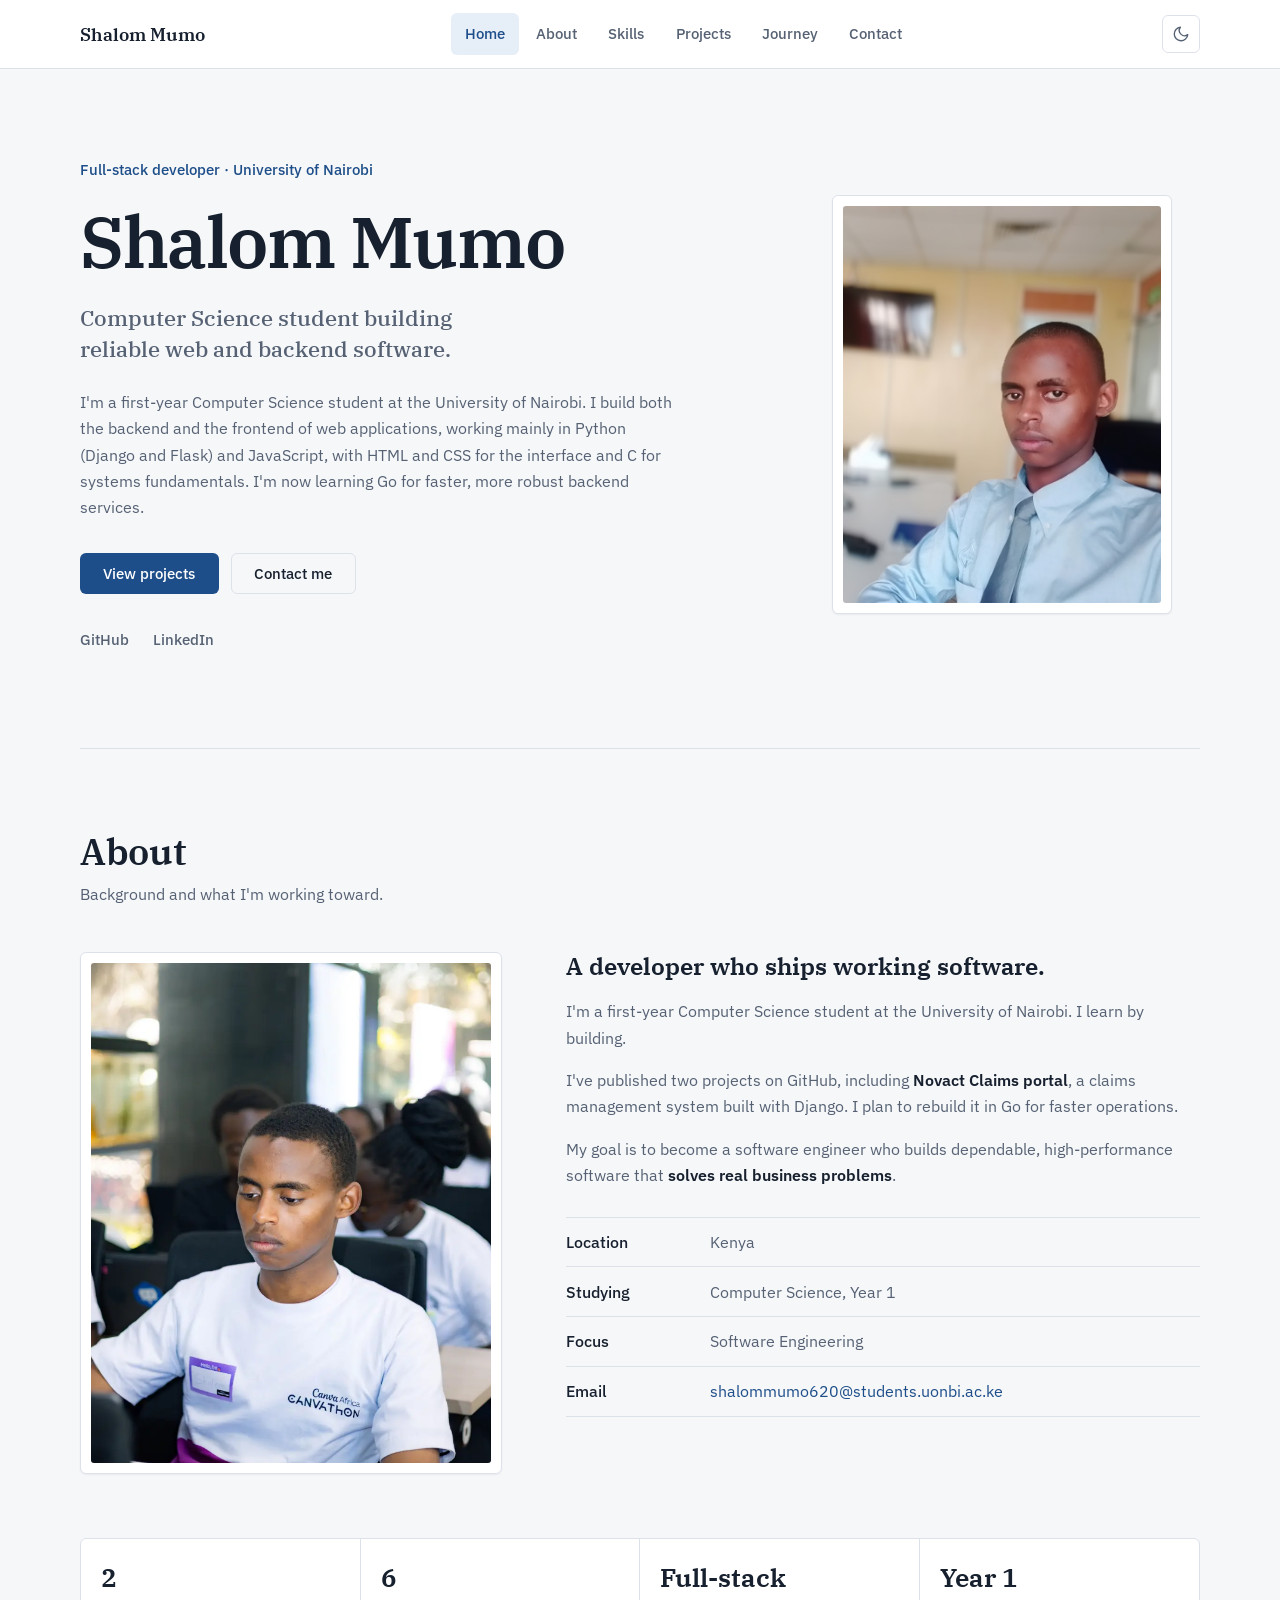
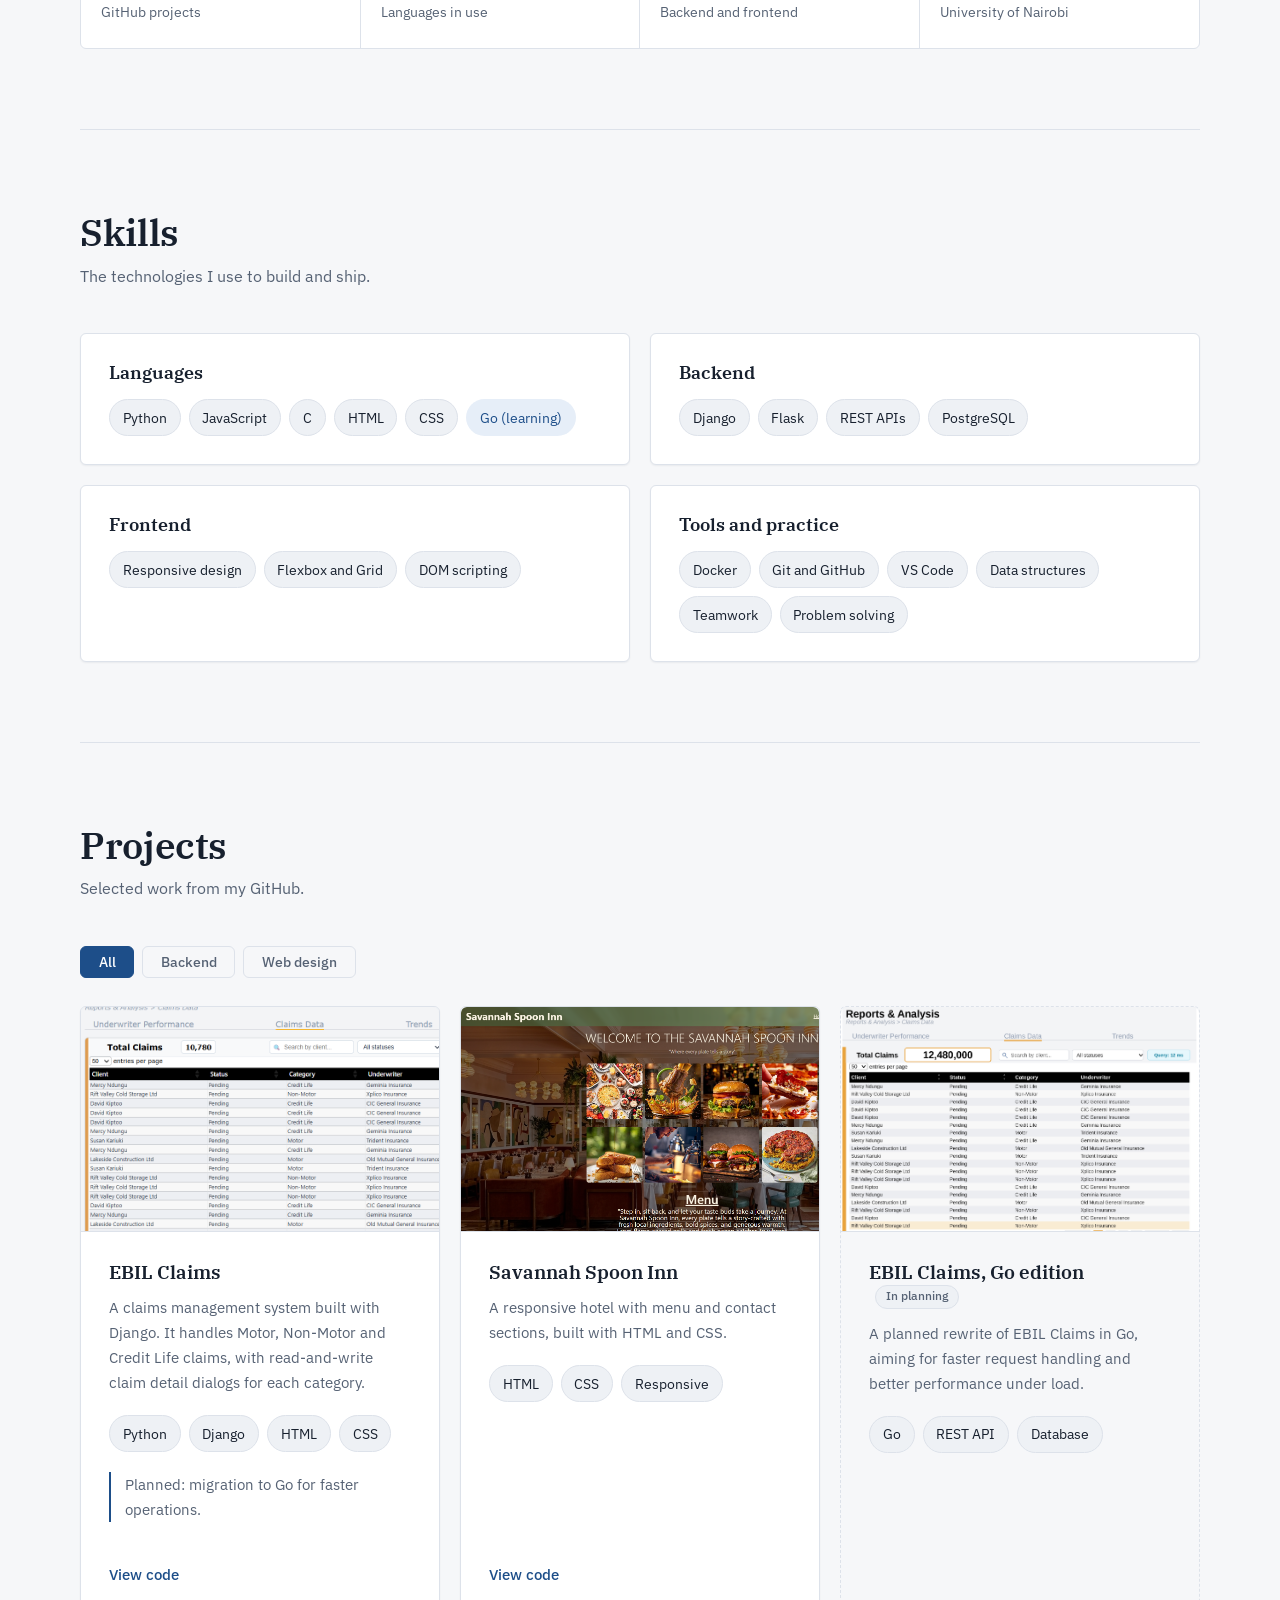
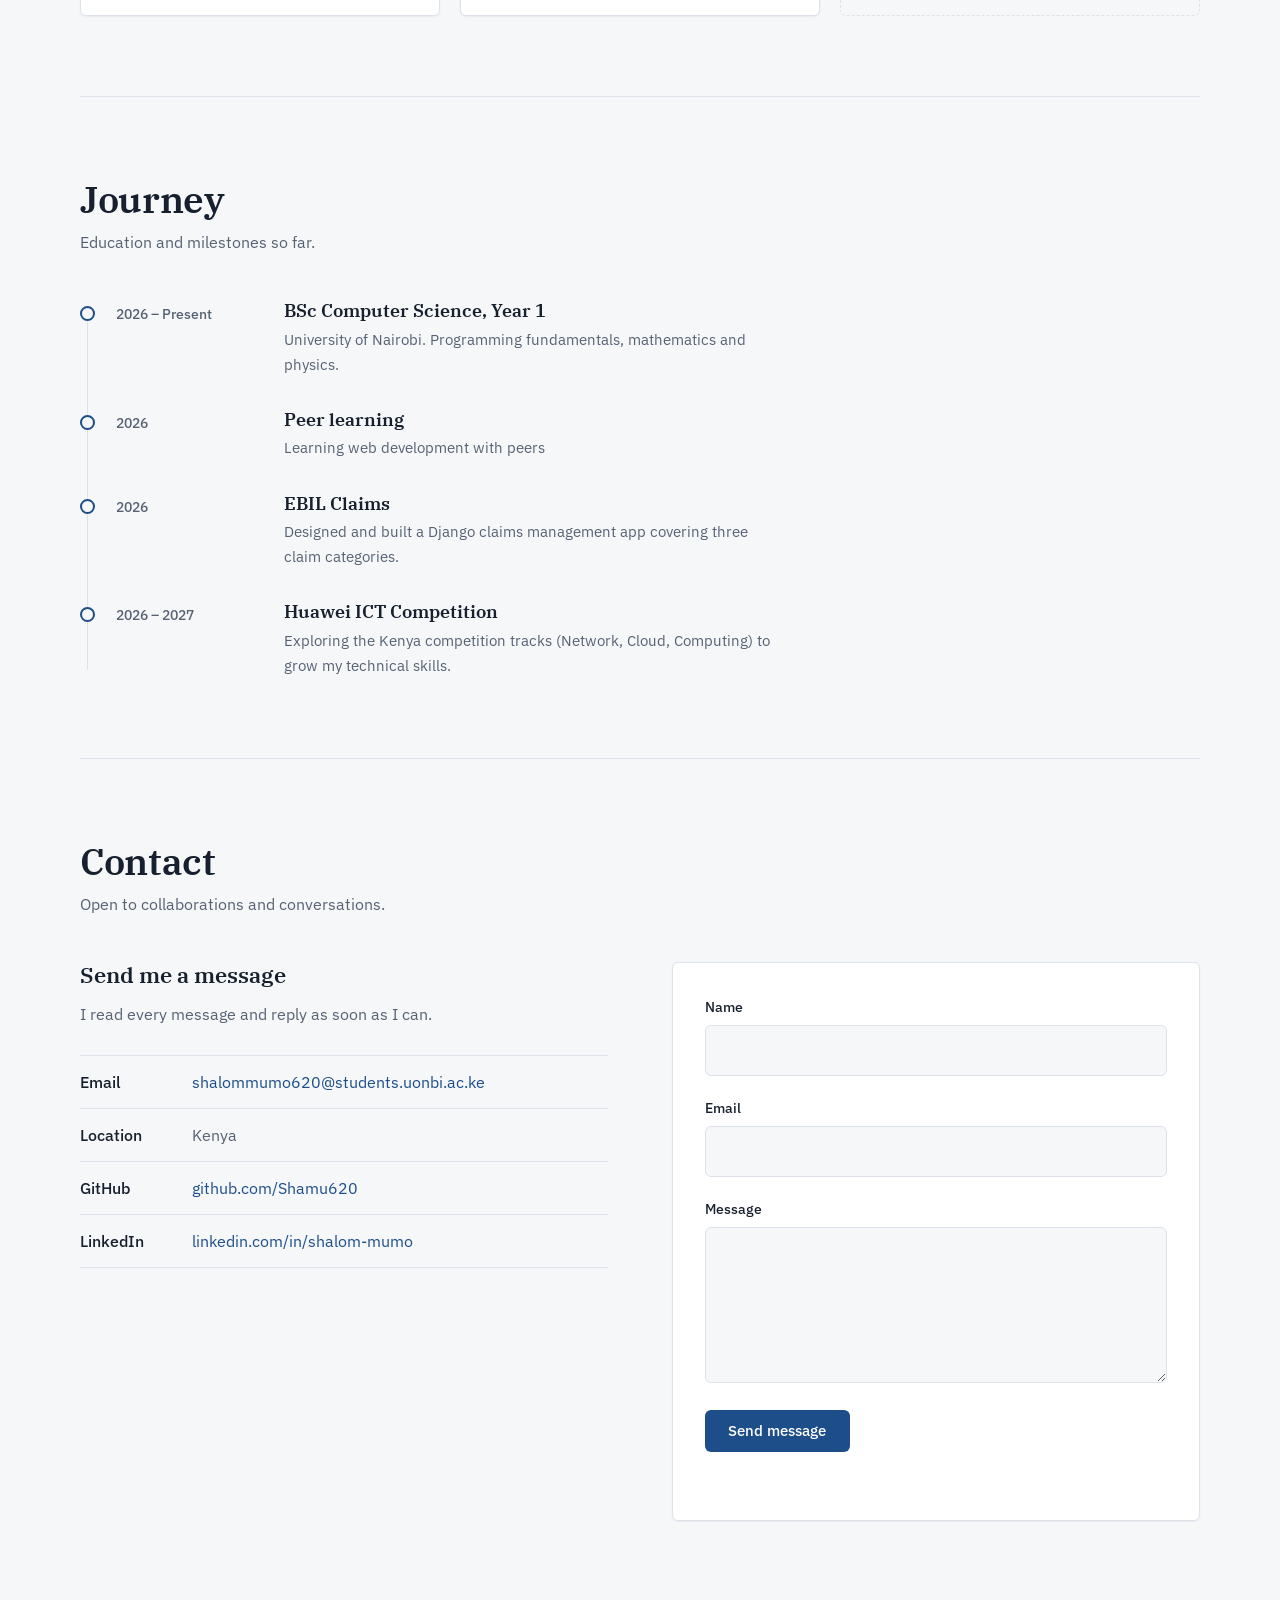
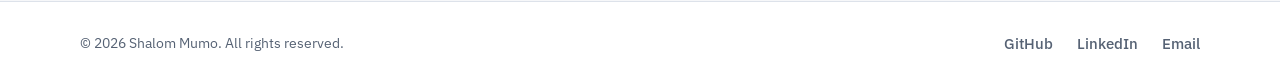
==== templates/landing_page.html @ f47243be "organised the file structure" ====
<!DOCTYPE html>
<html lang="en" data-theme="light">
<head>
  <meta charset="UTF-8">
  <meta name="viewport" content="width=device-width, initial-scale=1.0">
  <meta name="description" content="Shalom Mumo, full-stack developer and first-year Computer Science student at the University of Nairobi. Python, JavaScript, C and Go.">
  <link rel="icon" type="image/svg+xml" href="data:image/svg+xml,%3Csvg%20xmlns='http://www.w3.org/2000/svg'%20viewBox='0%200%2064%2064'%3E%3Crect%20width='64'%20height='64'%20rx='12'%20fill='%231d4e89'/%3E%3Ctext%20x='32'%20y='43'%20text-anchor='middle'%20font-family='IBM%20Plex%20Serif,Georgia,Times%20New%20Roman,serif'%20font-size='30'%20font-weight='700'%20letter-spacing='-1'%20fill='white'%3ESM%3C/text%3E%3C/svg%3E">
  <title>Shalom Mumo | Full-Stack Developer</title>

  <link rel="preconnect" href="https://fonts.googleapis.com">
  <link rel="preconnect" href="https://fonts.gstatic.com" crossorigin>
  <link href="https://fonts.googleapis.com/css2?family=IBM+Plex+Sans:wght@400;500;600&family=IBM+Plex+Serif:wght@500;600&display=swap" rel="stylesheet">
  <link rel="stylesheet" href="/static/css/landing_page.css">
</head>
<body>

  <a class="skip-link" href="#main">Skip to content</a>

  <!-- ============ HEADER ============ -->
  <header class="site-header" id="header">
    <nav class="nav container" aria-label="Primary">
      <a href="#home" class="logo">Shalom Mumo</a>

      <ul class="nav-links" id="navLinks">
        <li><a href="#home" class="active">Home</a></li>
        <li><a href="#about">About</a></li>
        <li><a href="#skills">Skills</a></li>
        <li><a href="#projects">Projects</a></li>
        <li><a href="#journey">Journey</a></li>
        <li><a href="#contact">Contact</a></li>
      </ul>

      <div class="nav-actions">
        <button class="theme-toggle" id="themeToggle" type="button" aria-label="Switch between light and dark theme">
          <svg class="icon-moon" viewBox="0 0 24 24" width="18" height="18" fill="none" stroke="currentColor" stroke-width="1.8" stroke-linecap="round" stroke-linejoin="round" aria-hidden="true"><path d="M21 12.8A9 9 0 1 1 11.2 3a7 7 0 0 0 9.8 9.8z"/></svg>
          <svg class="icon-sun" viewBox="0 0 24 24" width="18" height="18" fill="none" stroke="currentColor" stroke-width="1.8" stroke-linecap="round" stroke-linejoin="round" aria-hidden="true"><circle cx="12" cy="12" r="4"/><path d="M12 2v2M12 20v2M4.9 4.9l1.4 1.4M17.7 17.7l1.4 1.4M2 12h2M20 12h2M4.9 19.1l1.4-1.4M17.7 6.3l1.4-1.4"/></svg>
        </button>
        <button class="menu-toggle" id="menuToggle" type="button" aria-label="Open menu" aria-expanded="false" aria-controls="navLinks">
          <span></span><span></span><span></span>
        </button>
      </div>
    </nav>
  </header>

  <main id="main">

    <!-- ============ HOME ============ -->
    <section id="home" class="hero container">
      <div class="hero-text">
        <p class="hero-kicker">Full-stack developer &middot; University of Nairobi</p>
        <h1 class="hero-name">Shalom Mumo</h1>
        <p class="hero-role">Computer Science student building reliable web and backend software.</p>
        <p class="hero-bio">
          I'm a first-year Computer Science student at the University of Nairobi. I build both the
          backend and the frontend of web applications, working mainly in Python (Django and Flask) and JavaScript,
          with HTML and CSS for the interface and C for systems fundamentals. I'm now learning Go
          for faster, more robust backend services.
        </p>

        <div class="hero-buttons">
          <a href="#projects" class="btn btn-primary">View projects</a>
          <a href="#contact" class="btn btn-outline">Contact me</a>
        </div>

        <ul class="socials" aria-label="Profiles">
          <li><a href="https://github.com/Shamu620/" target="_blank" rel="noopener">GitHub</a></li>
          <li><a href="https://www.linkedin.com/in/shalom-mumo-5810943a2/" target="_blank" rel="noopener">LinkedIn</a></li>
        </ul>
      </div>

      <div class="hero-visual">
        <figure class="portrait">
            <img src="/static/images/official_img.jpg" alt="Portrait of Shalom Mumo">
        </figure>
      </div>
    </section>

    <!-- ============ ABOUT ============ -->
    <section id="about" class="section container">
      <div class="section-head">
        <h2>About</h2>
        <p>Background and what I'm working toward.</p>
      </div>

      <div class="about-grid">
        <figure class="about-image">
          <img src="/static/images/shalom_at_canvathon.png" alt="Shalom Mumo at Canvathon">
        </figure>

        <div class="about-text">
          <h3>A developer who ships working software.</h3>
          <p>
            I'm a first-year Computer Science student at the University of Nairobi. I learn by
            building.
          </p>
          <p>
            I've published two projects on GitHub, including <strong>Novact Claims portal</strong>, a claims
            management system built with Django. I plan to rebuild it in Go for faster operations.
          </p>
          <p>
            My goal is to become a software engineer who builds dependable, high-performance
            software that <strong>solves real business problems</strong>.
          </p>

          <dl class="info-list">
            <div><dt>Location</dt><dd>Kenya</dd></div>
            <div><dt>Studying</dt><dd>Computer Science, Year 1</dd></div>
            <div><dt>Focus</dt><dd>Software Engineering</dd></div>
            <div><dt>Email</dt><dd><a href="href=https://mail.google.com/mail/?view=cm&fs=1&to=shalommmumo620%40students.uonbi.ac.ke" target="_blank" rel="noopener noreferrer">shalommumo620@students.uonbi.ac.ke</a></dd></div>
          </dl>

        </div>
      </div>

      <div class="stats">
        <div class="stat"><strong>2</strong><span>GitHub projects</span></div>
        <div class="stat"><strong>6</strong><span>Languages in use</span></div>
        <div class="stat"><strong>Full-stack</strong><span>Backend and frontend</span></div>
        <div class="stat"><strong>Year 1</strong><span>University of Nairobi</span></div>
      </div>
    </section>

    <!-- ============ SKILLS ============ -->
    <section id="skills" class="section container">
      <div class="section-head">
        <h2>Skills</h2>
        <p>The technologies I use to build and ship.</p>
      </div>

      <div class="skills-grid">
        <div class="skill-card">
          <h3>Languages</h3>
          <ul class="chips">
            <li>Python</li>
            <li>JavaScript</li>
            <li>C</li>
            <li>HTML</li>
            <li>CSS</li>
            <li class="chip-learning">Go (learning)</li>
          </ul>
        </div>

        <div class="skill-card">
          <h3>Backend</h3>
          <ul class="chips">
            <li>Django</li>
            <li>Flask</li>
            <li>REST APIs</li>
            <li>PostgreSQL</li>
          </ul>
        </div>

        <div class="skill-card">
          <h3>Frontend</h3>
          <ul class="chips">
            <li>Responsive design</li>
            <li>Flexbox and Grid</li>
            <li>DOM scripting</li>
          </ul>
        </div>

        <div class="skill-card">
          <h3>Tools and practice</h3>
          <ul class="chips">
            <li>Docker</li>
            <li>Git and GitHub</li>
            <li>VS Code</li>
            <li>Data structures</li>
            <li>Teamwork</li>
            <li>Problem solving</li>
          </ul>
        </div>
      </div>
    </section>

    <!-- ============ PROJECTS ============ -->
    <section id="projects" class="section container">
      <div class="section-head">
        <h2>Projects</h2>
        <p>Selected work from my GitHub.</p>
      </div>

      <div class="filters" id="filters" role="group" aria-label="Filter projects">
        <button class="filter active" type="button" data-filter="all">All</button>
        <button class="filter" type="button" data-filter="backend">Backend</button>
        <button class="filter" type="button" data-filter="web">Web design</button>
      </div>

      <div class="projects-grid" id="projectsGrid">

        <article class="project-card" data-category="backend">
          <div class="project-img">
            <img src="/static/images/novact_claims_dashboard.png" alt="Novact Claims dashboard screenshot">
          </div>
          <div class="project-body">
            <h3>EBIL Claims</h3>
            <p>
              A claims management system built with Django. It handles Motor, Non-Motor and
              Credit Life claims, with read-and-write claim detail dialogs for each category.
            </p>
            <ul class="tags"><li>Python</li><li>Django</li><li>HTML</li><li>CSS</li></ul>
            <p class="planned">Planned: migration to Go for faster operations.</p>
            <div class="project-links">
              <a href="https://github.com/Shamu620/Claims_portal" target="_blank" rel="noopener noreferer">View code</a>
            </div>
          </div>
        </article>

        <article class="project-card" data-category="web">
          <div class="project-img">
            <img src="/static/images/savannah_spoon_inn.png" alt="Savannah Spoon Inn homepage screenshot">
          </div>
          <div class="project-body">
            <h3>Savannah Spoon Inn</h3>
            <p>
              A responsive hotel with menu and contact sections,
              built with HTML and CSS.
            </p>
            <ul class="tags"><li>HTML</li><li>CSS</li><li>Responsive</li></ul>
            <div class="project-links">
              <a href="https://github.com/Shamu620/Savannah_spoon_inn" target="_blank" rel="noopener noreferer">View code</a>
            </div>
          </div>
        </article>

        <article class="project-card upcoming" data-category="backend">
          <div class="project-img">
            <img src="/static/images/future_novact_claims_go.png" alt="Planned Go architecture diagram or mockup">
          </div>
          <div class="project-body">
            <h3>EBIL Claims, Go edition <span class="status">In planning</span></h3>
            <p>
              A planned rewrite of EBIL Claims in Go, aiming for faster request handling and
              better performance under load.
            </p>
            <ul class="tags"><li>Go</li><li>REST API</li><li>Database</li></ul>
          </div>
        </article>
      </div>
    </section>

    <!-- ============ JOURNEY ============ -->
    <section id="journey" class="section container">
      <div class="section-head">
        <h2>Journey</h2>
        <p>Education and milestones so far.</p>
      </div>

      <ol class="timeline">
        <li class="t-item">
          <span class="t-date">2026 &ndash; Present</span>
          <div class="t-card">
            <h3>BSc Computer Science, Year 1</h3>
            <p>University of Nairobi. Programming fundamentals, mathematics and physics.</p>
          </div>
        </li>
        <li class="t-item">
          <span class="t-date">2026</span>
          <div class="t-card">
            <h3>Peer learning</h3>
            <p>Learning web development with peers</p>
          </div>
        </li>
        <li class="t-item">
          <span class="t-date">2026</span>
          <div class="t-card">
            <h3>EBIL Claims</h3>
            <p>Designed and built a Django claims management app covering three claim categories.</p>
          </div>
        </li>
        <li class="t-item">
          <span class="t-date">2026 &ndash; 2027</span>
          <div class="t-card">
            <h3>Huawei ICT Competition</h3>
            <p>Exploring the Kenya competition tracks (Network, Cloud, Computing) to grow my technical skills.</p>
          </div>
        </li>
      </ol>
    </section>

    <!-- ============ CONTACT ============ -->
    <section id="contact" class="section container">
      <div class="section-head">
        <h2>Contact</h2>
        <p>Open to collaborations and conversations.</p>
      </div>

      <div class="contact-grid">
        <div class="contact-info">
          <h3>Send me a message</h3>
          <p>I read every message and reply as soon as I can.</p>

          <ul>
            <li><span>Email</span><a href="https://mail.google.com/mail/?view=cm&fs=1&to=shalommmumo620%40students.uonbi.ac.ke" target="_blank" rel="noopener noreferrer">shalommumo620@students.uonbi.ac.ke</a></li>
            <li><span>Location</span>Kenya</li>
            <li><span>GitHub</span><a href="https://github.com/Shamu620/" target="_blank" rel="noopener">github.com/Shamu620</a></li>
            <li><span>LinkedIn</span><a href="https://www.linkedin.com/in/shalom-mumo-5810943a2/" target="_blank" rel="noopener">linkedin.com/in/shalom-mumo</a></li>
          </ul>
        </div>

        <!-- Opens the visitor's email app with the message filled in -->
        <form class="contact-form" id="contactForm">
          <div class="field">
            <label for="name">Name</label>
            <input type="text" id="name" autocomplete="name" required>
          </div>
          <div class="field">
            <label for="email">Email</label>
            <input type="email" id="email" autocomplete="email" required>
          </div>
          <div class="field">
            <label for="message">Message</label>
            <textarea id="message" rows="5" required></textarea>
          </div>
          <button type="submit" class="btn btn-primary">Send message</button>
          <p class="form-note" id="formNote" role="status"></p>
        </form>
      </div>
    </section>

  </main>

  <!-- ============ FOOTER ============ -->
  <footer class="footer">
    <div class="container footer-inner">
      <p>&copy; <span id="year"></span> Shalom Mumo. All rights reserved.</p>
      <ul class="socials">
        <li><a href="https://github.com/Shamu620/" target="_blank" rel="noopener">GitHub</a></li>
        <li><a href="https://www.linkedin.com/in/shalom-mumo-5810943a2/" target="_blank" rel="noopener">LinkedIn</a></li>
        <li><a href="https://mail.google.com/mail/?view=cm&fs=1&to=shalommmumo620%40students.uonbi.ac.ke" target="_blank" rel="noopener noreferrer">Email</a></li>
      </ul>
    </div>
  </footer>

  <button class="to-top" id="toTop" type="button" aria-label="Back to top">&uarr;</button>

  <script src="/static/js/landing_page.js"></script>
</body>
</html>
---- static/css/landing_page.css ----
:root {
    --bg: #f6f7f9;
    --surface: #ffffff;
    --surface-alt: #eef1f5;
    --text: #17202e;
    --muted: #566274;
    --border: #dde2ea;
    --accent: #1d4e89;
    --accent-hover: #163c6b;
    --accent-soft: #e6eef8;
    --on-accent: #ffffff;
    --shadow: 0 1px 2px rgba(15, 30, 51, 0.06);

    --font-body:
        "IBM Plex Sans", system-ui, -apple-system, "Segoe UI", Roboto,
        sans-serif;
    --font-head: "IBM Plex Serif", Georgia, "Times New Roman", serif;

    --radius: 6px;
    --header-h: 68px;
    --max: 1120px;
}

:root[data-theme="dark"] {
    --bg: #0f1722;
    --surface: #162131;
    --surface-alt: #1b2839;
    --text: #e8ecf2;
    --muted: #9aa7b8;
    --border: #26364b;
    --accent: #7aa7e0;
    --accent-hover: #9cbcec;
    --accent-soft: #1d2f47;
    --on-accent: #0f1722;
    --shadow: none;
}

/* ---------- Base ---------- */
*,
*::before,
*::after {
    box-sizing: border-box;
}

html {
    scroll-behavior: smooth;
    scroll-padding-top: calc(var(--header-h) + 12px);
}

body {
    margin: 0;
    font-family: var(--font-body);
    font-size: 1rem;
    line-height: 1.65;
    color: var(--text);
    background: var(--bg);
    -webkit-font-smoothing: antialiased;
}

img {
    display: block;
    max-width: 100%;
    height: auto;
}
a {
    color: var(--accent);
    text-decoration: none;
}
a:hover {
    color: var(--accent-hover);
    text-decoration: underline;
    text-underline-offset: 3px;
}
ul,
ol,
dl {
    margin: 0;
    padding: 0;
    list-style: none;
}
h1,
h2,
h3,
p,
figure,
dd {
    margin: 0;
}

h1,
h2,
h3 {
    font-family: var(--font-head);
    font-weight: 600;
    line-height: 1.2;
    color: var(--text);
}

:focus-visible {
    outline: 2px solid var(--accent);
    outline-offset: 3px;
    border-radius: 3px;
}

.container {
    width: min(100% - 2.5rem, var(--max));
    margin-inline: auto;
}

.skip-link {
    position: absolute;
    left: 1rem;
    top: -4rem;
    z-index: 200;
    background: var(--accent);
    color: var(--on-accent);
    padding: 0.6rem 1rem;
    border-radius: var(--radius);
}
.skip-link:focus {
    top: 1rem;
    color: var(--on-accent);
}

/* ---------- Buttons ---------- */
.btn {
    display: inline-flex;
    align-items: center;
    justify-content: center;
    padding: 0.75rem 1.4rem;
    font: 500 0.95rem/1 var(--font-body);
    border-radius: var(--radius);
    border: 1px solid transparent;
    cursor: pointer;
    transition:
        background-color 0.2s,
        color 0.2s,
        border-color 0.2s;
}
.btn:hover {
    text-decoration: none;
}
.btn-primary {
    background: var(--accent);
    color: var(--on-accent);
}
.btn-primary:hover {
    background: var(--accent-hover);
    color: var(--on-accent);
}
.btn-outline {
    background: transparent;
    color: var(--text);
    border-color: var(--border);
}
.btn-outline:hover {
    border-color: var(--accent);
    color: var(--accent);
}

/* ---------- Header ---------- */
.site-header {
    position: sticky;
    top: 0;
    z-index: 100;
    background: var(--surface);
    border-bottom: 1px solid var(--border);
}
.nav {
    height: var(--header-h);
    display: flex;
    align-items: center;
    justify-content: space-between;
    gap: 1.5rem;
}
.logo {
    font-family: var(--font-head);
    font-weight: 600;
    font-size: 1.15rem;
    color: var(--text);
}
.logo:hover {
    color: var(--text);
    text-decoration: none;
}

.nav-links {
    display: flex;
    gap: 0.25rem;
}
.nav-links a {
    display: block;
    padding: 0.5rem 0.85rem;
    font-size: 0.95rem;
    font-weight: 500;
    color: var(--muted);
    border-radius: var(--radius);
    transition:
        color 0.2s,
        background-color 0.2s;
}
.nav-links a:hover {
    color: var(--text);
    background: var(--surface-alt);
    text-decoration: none;
}
.nav-links a.active {
    color: var(--accent);
    background: var(--accent-soft);
}

.nav-actions {
    display: flex;
    align-items: center;
    gap: 0.5rem;
}

.theme-toggle {
    display: grid;
    place-items: center;
    width: 38px;
    height: 38px;
    background: transparent;
    color: var(--muted);
    border: 1px solid var(--border);
    border-radius: var(--radius);
    cursor: pointer;
    transition:
        color 0.2s,
        border-color 0.2s;
}
.theme-toggle:hover {
    color: var(--accent);
    border-color: var(--accent);
}
.icon-sun {
    display: none;
}
:root[data-theme="dark"] .icon-sun {
    display: block;
}
:root[data-theme="dark"] .icon-moon {
    display: none;
}

.menu-toggle {
    display: none;
    flex-direction: column;
    justify-content: center;
    gap: 5px;
    width: 38px;
    height: 38px;
    padding: 0 9px;
    background: transparent;
    border: 1px solid var(--border);
    border-radius: var(--radius);
    cursor: pointer;
}
.menu-toggle span {
    display: block;
    height: 2px;
    background: var(--text);
    border-radius: 2px;
}

/* ---------- Hero ---------- */
.hero {
    display: grid;
    grid-template-columns: 1.25fr 0.75fr;
    align-items: center;
    gap: 4rem;
    padding-block: 5.5rem 6rem;
}
.hero-kicker {
    font-size: 0.95rem;
    font-weight: 500;
    color: var(--accent);
    margin-bottom: 1rem;
}
.hero-name {
    font-size: clamp(2.8rem, 6vw, 4.5rem);
    letter-spacing: -0.02em;
    margin-bottom: 1.1rem;
}
.hero-role {
    font-family: var(--font-head);
    font-size: clamp(1.15rem, 2vw, 1.4rem);
    font-weight: 500;
    color: var(--muted);
    max-width: 30ch;
    margin-bottom: 1.5rem;
    line-height: 1.4;
}
.hero-bio {
    max-width: 60ch;
    color: var(--muted);
    margin-bottom: 2rem;
}
.hero-buttons {
    display: flex;
    flex-wrap: wrap;
    gap: 0.75rem;
    margin-bottom: 2rem;
}

.socials {
    display: flex;
    gap: 1.5rem;
}
.socials a {
    font-size: 0.95rem;
    font-weight: 500;
    color: var(--muted);
}
.socials a:hover {
    color: var(--accent);
}

.portrait {
    width: min(100%, 340px);
    margin-inline: auto;
    border: 1px solid var(--border);
    border-radius: var(--radius);
    background: var(--surface);
    padding: 10px;
    box-shadow: var(--shadow);
}
.portrait img {
    width: 100%;
    aspect-ratio: 4 / 5;
    object-fit: cover;
    border-radius: 3px;
}

/* ---------- Sections ---------- */
.section {
    padding-block: 5rem;
    border-top: 1px solid var(--border);
}

.section-head {
    margin-bottom: 2.75rem;
    max-width: 60ch;
}
.section-head h2 {
    font-size: clamp(1.8rem, 3.5vw, 2.3rem);
    margin-bottom: 0.5rem;
    letter-spacing: -0.01em;
}
.section-head p {
    color: var(--muted);
}

/* ---------- About ---------- */
.about-grid {
    display: grid;
    grid-template-columns: 0.8fr 1.2fr;
    gap: 4rem;
    align-items: start;
}
.about-image {
    border: 1px solid var(--border);
    border-radius: var(--radius);
    background: var(--surface);
    padding: 10px;
    box-shadow: var(--shadow);
}
.about-image img {
    width: 100%;
    aspect-ratio: 4 / 5;
    object-fit: cover;
    border-radius: 3px;
}

.about-text h3 {
    font-size: 1.5rem;
    margin-bottom: 1.1rem;
}
.about-text p {
    color: var(--muted);
    margin-bottom: 1rem;
    max-width: 62ch;
}
.about-text strong {
    color: var(--text);
    font-weight: 600;
}

.info-list {
    margin: 1.75rem 0;
    border-top: 1px solid var(--border);
}
.info-list div {
    display: grid;
    grid-template-columns: 8rem 1fr;
    gap: 1rem;
    padding: 0.7rem 0;
    border-bottom: 1px solid var(--border);
}
.info-list dt {
    font-weight: 500;
    color: var(--text);
}
.info-list dd {
    color: var(--muted);
}

.stats {
    display: grid;
    grid-template-columns: repeat(4, 1fr);
    margin-top: 4rem;
    background: var(--surface);
    border: 1px solid var(--border);
    border-radius: var(--radius);
}
.stat {
    padding: 1.5rem 1.25rem;
    border-right: 1px solid var(--border);
}
.stat:last-child {
    border-right: 0;
}
.stat strong {
    display: block;
    font-family: var(--font-head);
    font-size: 1.6rem;
    font-weight: 600;
    line-height: 1.2;
    margin-bottom: 0.25rem;
}
.stat span {
    font-size: 0.9rem;
    color: var(--muted);
}

/* ---------- Image placeholders (swap for real <img> later) ---------- */
.img-placeholder {
    display: flex;
    flex-direction: column;
    align-items: center;
    justify-content: center;
    gap: 0.35rem;
    width: 100%;
    padding: 1rem;
    text-align: center;
    color: var(--muted);
    background: var(--surface-alt);
    border: 1px dashed var(--border);
    border-radius: 3px;
}
.img-placeholder strong {
    font-size: 0.9rem;
    font-weight: 500;
    color: var(--text);
    max-width: 26ch;
    line-height: 1.35;
}
.img-placeholder small {
    font-size: 0.8rem;
}
.ph-portrait {
    aspect-ratio: 4 / 5;
}

.project-img {
    border-bottom: 1px solid var(--border);
    background: var(--surface-alt);
}
.project-img img,
.project-img .img-placeholder {
    width: 100%;
    aspect-ratio: 16 / 10;
    object-fit: cover;
    border: 0;
    border-radius: var(--radius) var(--radius) 0 0;
}

/* ---------- Skills ---------- */
.skills-grid {
    display: grid;
    grid-template-columns: repeat(2, 1fr);
    gap: 1.25rem;
}
.skill-card {
    background: var(--surface);
    border: 1px solid var(--border);
    border-radius: var(--radius);
    padding: 1.75rem;
    box-shadow: var(--shadow);
}
.skill-card h3 {
    font-size: 1.1rem;
    margin-bottom: 1rem;
}

.chips,
.tags {
    display: flex;
    flex-wrap: wrap;
    gap: 0.5rem;
}
.chips li,
.tags li {
    padding: 0.35rem 0.8rem;
    font-size: 0.9rem;
    color: var(--text);
    background: var(--surface-alt);
    border: 1px solid var(--border);
    border-radius: 999px;
}
.chips li.chip-learning {
    background: var(--accent-soft);
    border-color: transparent;
    color: var(--accent);
}

/* ---------- Projects ---------- */
.filters {
    display: flex;
    flex-wrap: wrap;
    gap: 0.5rem;
    margin-bottom: 1.75rem;
}
.filter {
    padding: 0.5rem 1.1rem;
    font: 500 0.9rem/1 var(--font-body);
    color: var(--muted);
    background: transparent;
    border: 1px solid var(--border);
    border-radius: var(--radius);
    cursor: pointer;
    transition:
        color 0.2s,
        border-color 0.2s,
        background-color 0.2s;
}
.filter:hover {
    color: var(--text);
    border-color: var(--muted);
}
.filter.active {
    background: var(--accent);
    border-color: var(--accent);
    color: var(--on-accent);
}

.projects-grid {
    display: grid;
    grid-template-columns: repeat(3, 1fr);
    gap: 1.25rem;
}
.project-card {
    overflow: hidden;
    display: flex;
    flex-direction: column;
    background: var(--surface);
    border: 1px solid var(--border);
    border-radius: var(--radius);
    box-shadow: var(--shadow);
    transition: border-color 0.2s;
}
.project-card:hover {
    border-color: var(--accent);
}
.project-card.hidden {
    display: none;
}
.project-body {
    display: flex;
    flex-direction: column;
    flex: 1;
    padding: 1.75rem;
}
.project-body h3 {
    font-size: 1.2rem;
    margin-bottom: 0.75rem;
}
.project-body > p {
    color: var(--muted);
    font-size: 0.95rem;
    margin-bottom: 1.25rem;
}
.project-body .tags {
    margin-bottom: 1.25rem;
}
.planned {
    font-size: 0.9rem;
    color: var(--muted);
    padding-left: 0.85rem;
    border-left: 2px solid var(--accent);
}
.project-links {
    margin-top: auto;
    padding-top: 1.25rem;
    font-weight: 500;
    font-size: 0.95rem;
}
.project-card .planned + .project-links {
    padding-top: 1.25rem;
}

.status {
    display: inline-block;
    margin-left: 0.4rem;
    vertical-align: middle;
    padding: 0.15rem 0.6rem;
    font: 500 0.75rem/1.4 var(--font-body);
    color: var(--muted);
    background: var(--surface-alt);
    border: 1px solid var(--border);
    border-radius: 999px;
}
.upcoming {
    background: transparent;
    border-style: dashed;
    box-shadow: none;
}

/* ---------- Journey ---------- */
.timeline {
    position: relative;
    max-width: 760px;
}
.timeline::before {
    content: "";
    position: absolute;
    left: 7px;
    top: 8px;
    bottom: 8px;
    width: 1px;
    background: var(--border);
}
.t-item {
    position: relative;
    display: grid;
    grid-template-columns: 9rem 1fr;
    gap: 1.5rem;
    padding: 0 0 2rem 2.25rem;
}
.t-item:last-child {
    padding-bottom: 0;
}
.t-item::before {
    content: "";
    position: absolute;
    left: 0;
    top: 6px;
    width: 15px;
    height: 15px;
    border-radius: 50%;
    background: var(--bg);
    border: 2px solid var(--accent);
}
.t-date {
    font-size: 0.9rem;
    font-weight: 500;
    color: var(--muted);
    padding-top: 2px;
}
.t-card h3 {
    font-size: 1.1rem;
    margin-bottom: 0.35rem;
}
.t-card p {
    color: var(--muted);
    font-size: 0.95rem;
    max-width: 55ch;
}

/* ---------- Contact ---------- */
.contact-grid {
    display: grid;
    grid-template-columns: 1fr 1fr;
    gap: 4rem;
    align-items: start;
}
.contact-info h3 {
    font-size: 1.4rem;
    margin-bottom: 0.75rem;
}
.contact-info > p {
    color: var(--muted);
    margin-bottom: 1.75rem;
}
.contact-info ul {
    border-top: 1px solid var(--border);
}
.contact-info li {
    display: grid;
    grid-template-columns: 6rem 1fr;
    gap: 1rem;
    padding: 0.8rem 0;
    border-bottom: 1px solid var(--border);
    color: var(--muted);
}
.contact-info li span {
    font-weight: 500;
    color: var(--text);
}

.contact-form {
    background: var(--surface);
    border: 1px solid var(--border);
    border-radius: var(--radius);
    padding: 2rem;
    box-shadow: var(--shadow);
}
.field {
    margin-bottom: 1.25rem;
}
.field label {
    display: block;
    margin-bottom: 0.4rem;
    font-size: 0.9rem;
    font-weight: 500;
}
.field input,
.field textarea {
    width: 100%;
    padding: 0.7rem 0.85rem;
    font: inherit;
    color: var(--text);
    background: var(--bg);
    border: 1px solid var(--border);
    border-radius: var(--radius);
    transition: border-color 0.2s;
}
.field textarea {
    resize: vertical;
    min-height: 130px;
}
.field input:focus,
.field textarea:focus {
    outline: none;
    border-color: var(--accent);
    box-shadow: 0 0 0 3px var(--accent-soft);
}
.form-note {
    margin-top: 1rem;
    font-size: 0.9rem;
    color: var(--accent);
    min-height: 1.4em;
}

/* ---------- Footer ---------- */
.footer {
    border-top: 1px solid var(--border);
    background: var(--surface);
}
.footer-inner {
    display: flex;
    justify-content: space-between;
    align-items: center;
    flex-wrap: wrap;
    gap: 1rem;
    padding-block: 1.75rem;
}
.footer p {
    font-size: 0.9rem;
    color: var(--muted);
}

/* ---------- Back to top ---------- */
.to-top {
    position: fixed;
    right: 1.25rem;
    bottom: 1.25rem;
    z-index: 90;
    width: 42px;
    height: 42px;
    background: var(--surface);
    color: var(--text);
    border: 1px solid var(--border);
    border-radius: var(--radius);
    font-size: 1.1rem;
    cursor: pointer;
    box-shadow: var(--shadow);
    opacity: 0;
    visibility: hidden;
    transition:
        opacity 0.2s,
        visibility 0.2s,
        border-color 0.2s;
}
.to-top.show {
    opacity: 1;
    visibility: visible;
}
.to-top:hover {
    border-color: var(--accent);
    color: var(--accent);
}

/* ---------- Responsive ---------- */
@media (max-width: 960px) {
    .hero {
        grid-template-columns: 1fr;
        gap: 3rem;
        padding-block: 3.5rem 4rem;
    }
    .hero-visual {
        order: -1;
    }
    .portrait {
        width: min(100%, 260px);
        margin-inline: 0;
    }
    .about-grid,
    .contact-grid {
        grid-template-columns: 1fr;
        gap: 2.5rem;
    }
    .about-image {
        max-width: 320px;
    }
    .projects-grid {
        grid-template-columns: repeat(2, 1fr);
    }
    .stats {
        grid-template-columns: repeat(2, 1fr);
    }
    .stat:nth-child(2) {
        border-right: 0;
    }
    .stat:nth-child(-n + 2) {
        border-bottom: 1px solid var(--border);
    }
}

@media (max-width: 760px) {
    .menu-toggle {
        display: flex;
    }
    .nav-links {
        position: absolute;
        top: var(--header-h);
        left: 0;
        right: 0;
        flex-direction: column;
        gap: 0;
        background: var(--surface);
        border-bottom: 1px solid var(--border);
        padding: 0.5rem 1.25rem 1rem;
        display: none;
    }
    .nav-links.open {
        display: flex;
    }
    .nav-links a {
        padding: 0.75rem 0.5rem;
    }

    .section {
        padding-block: 3.5rem;
    }
    .skills-grid,
    .projects-grid {
        grid-template-columns: 1fr;
    }
    .t-item {
        grid-template-columns: 1fr;
        gap: 0.25rem;
    }
    .info-list div {
        grid-template-columns: 6.5rem 1fr;
    }
    .contact-form {
        padding: 1.5rem;
    }
}

@media (max-width: 480px) {
    .stats {
        grid-template-columns: 1fr;
    }
    .stat {
        border-right: 0;
        border-bottom: 1px solid var(--border);
    }
    .stat:last-child {
        border-bottom: 0;
    }
}

@media (prefers-reduced-motion: reduce) {
    html {
        scroll-behavior: auto;
    }
    * {
        transition: none !important;
    }
}
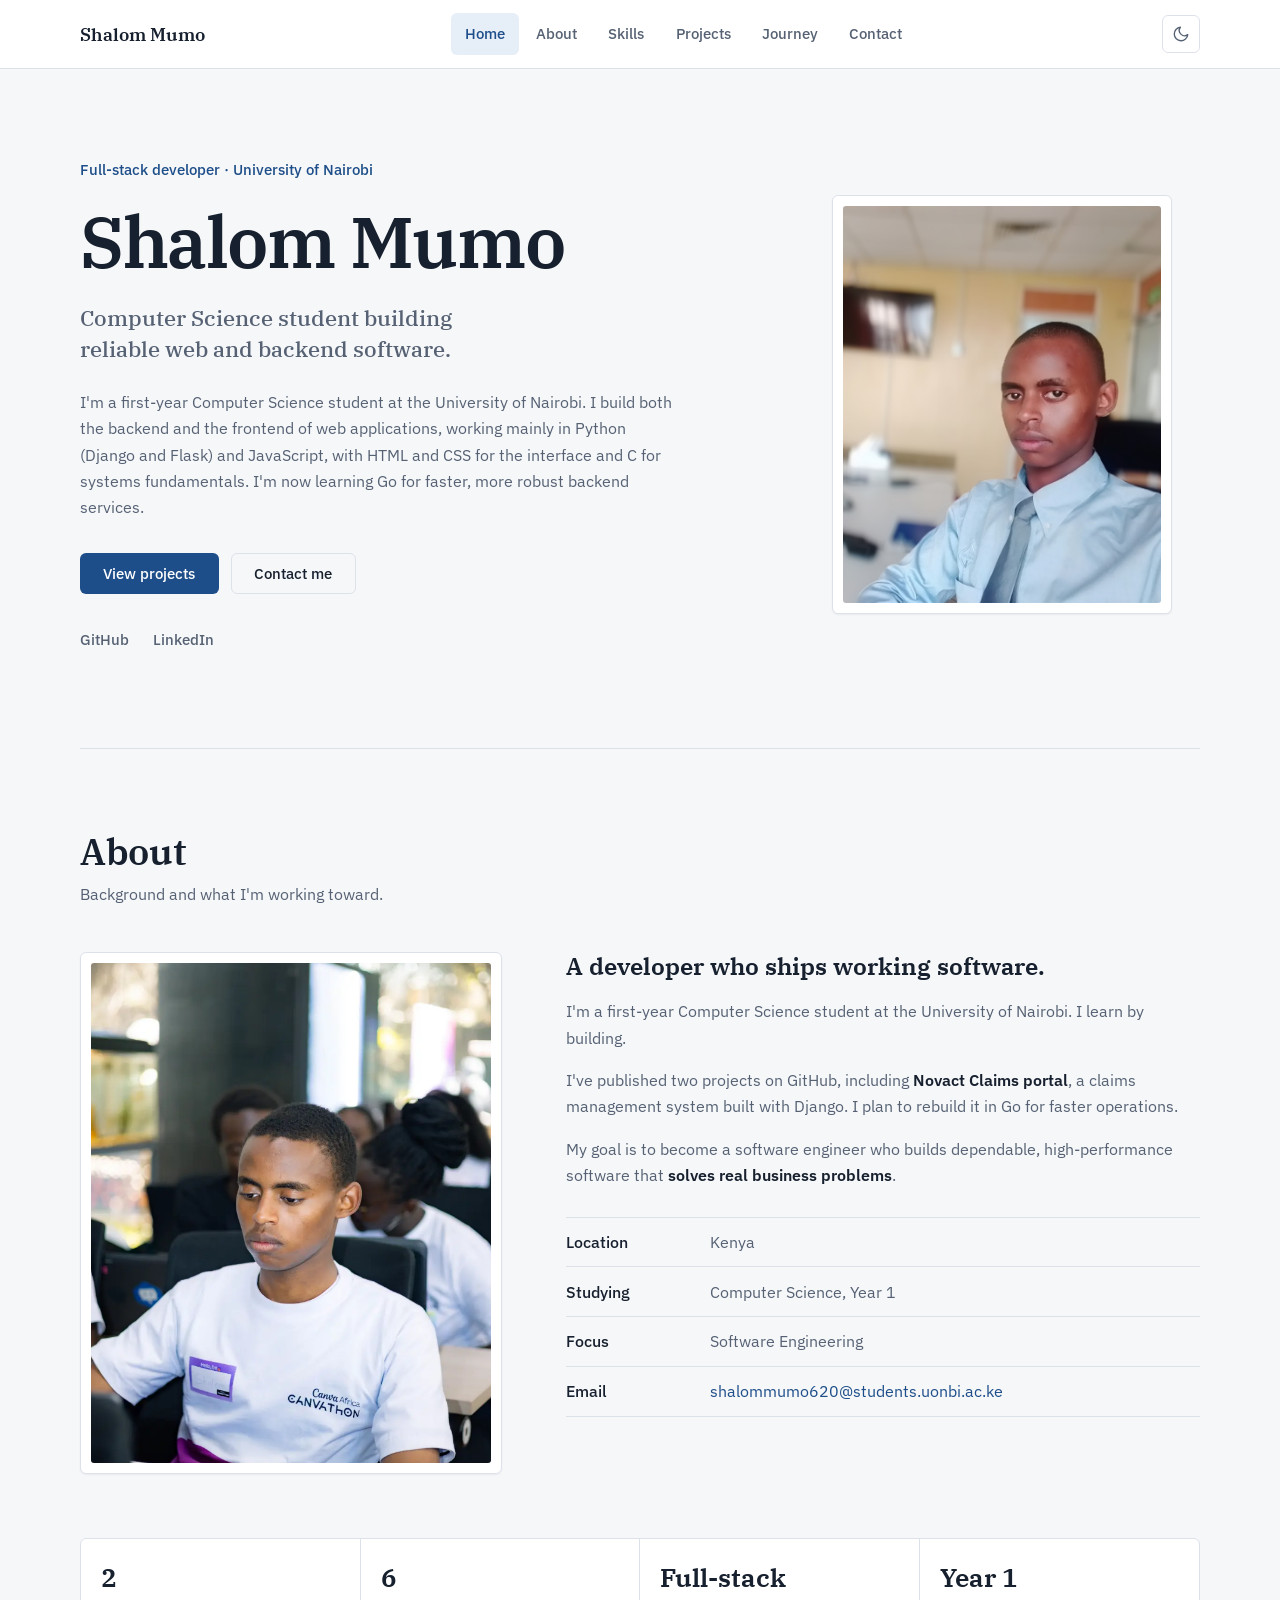
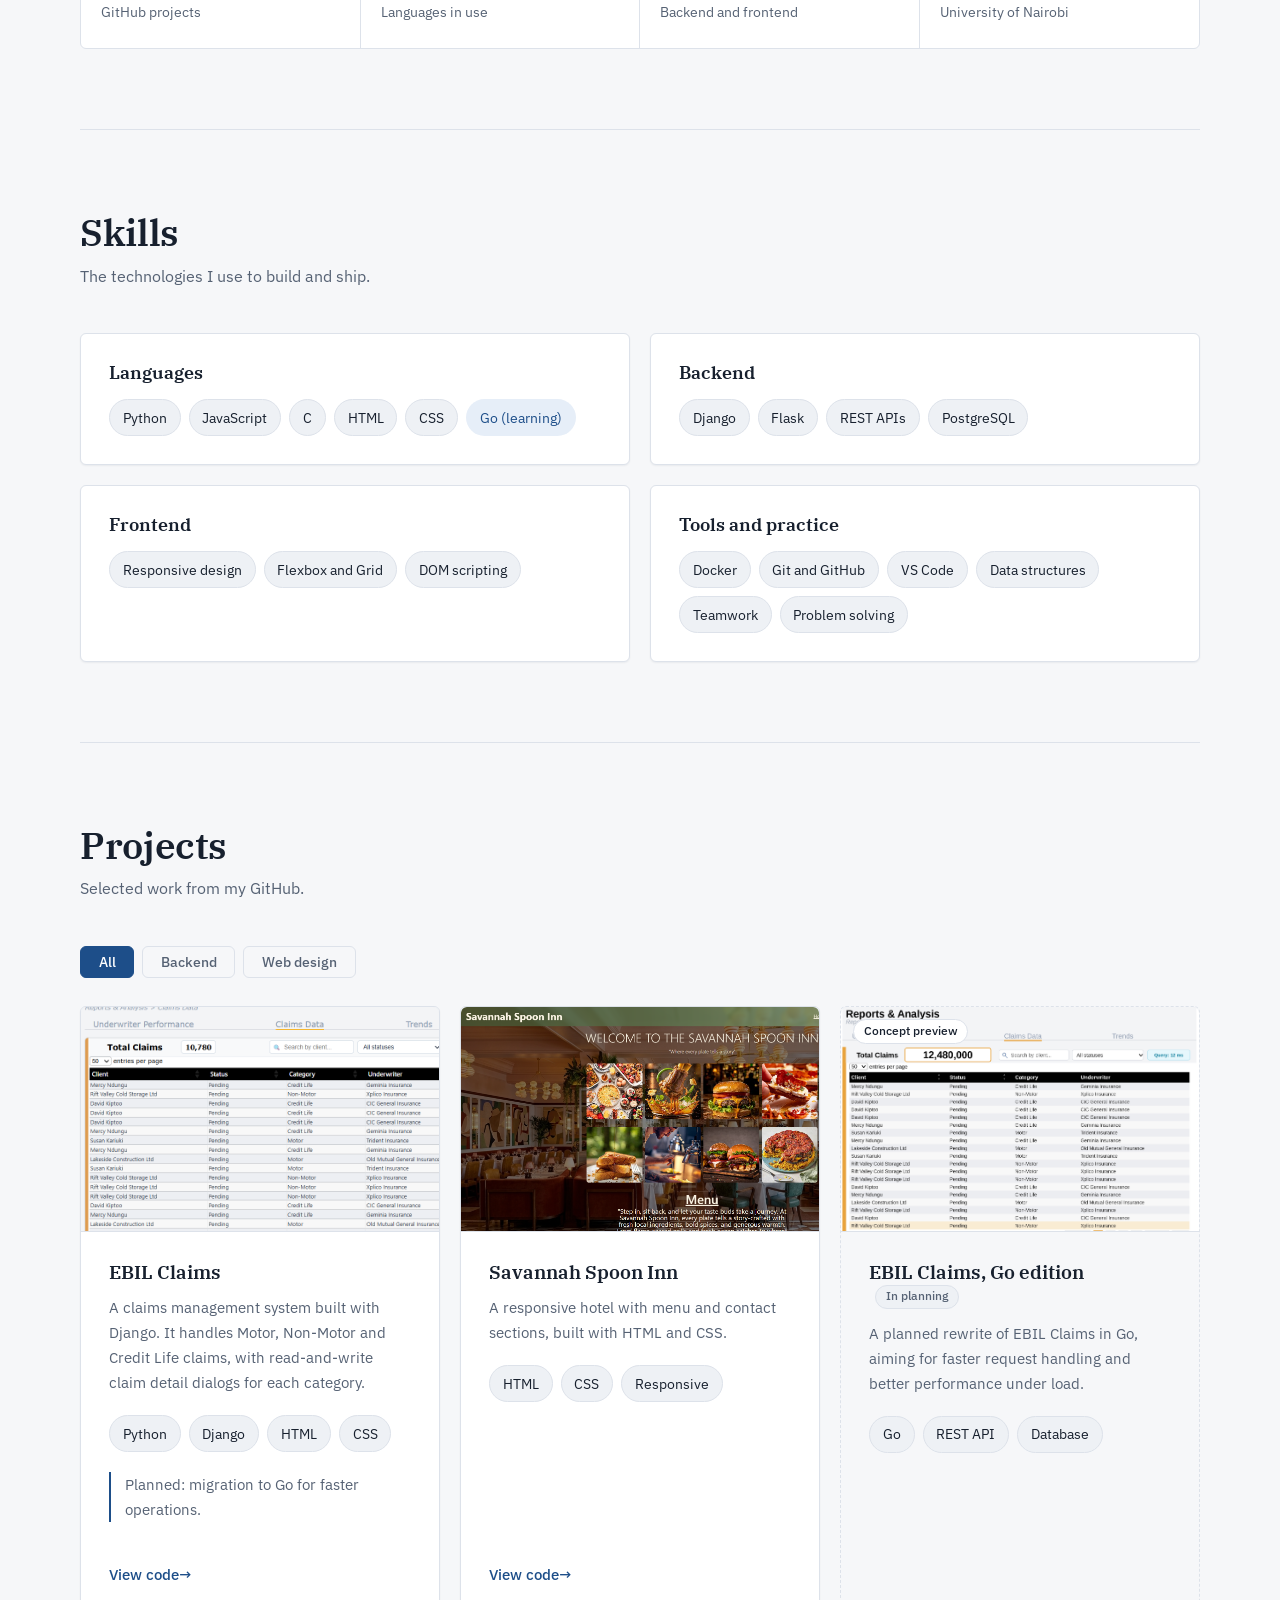
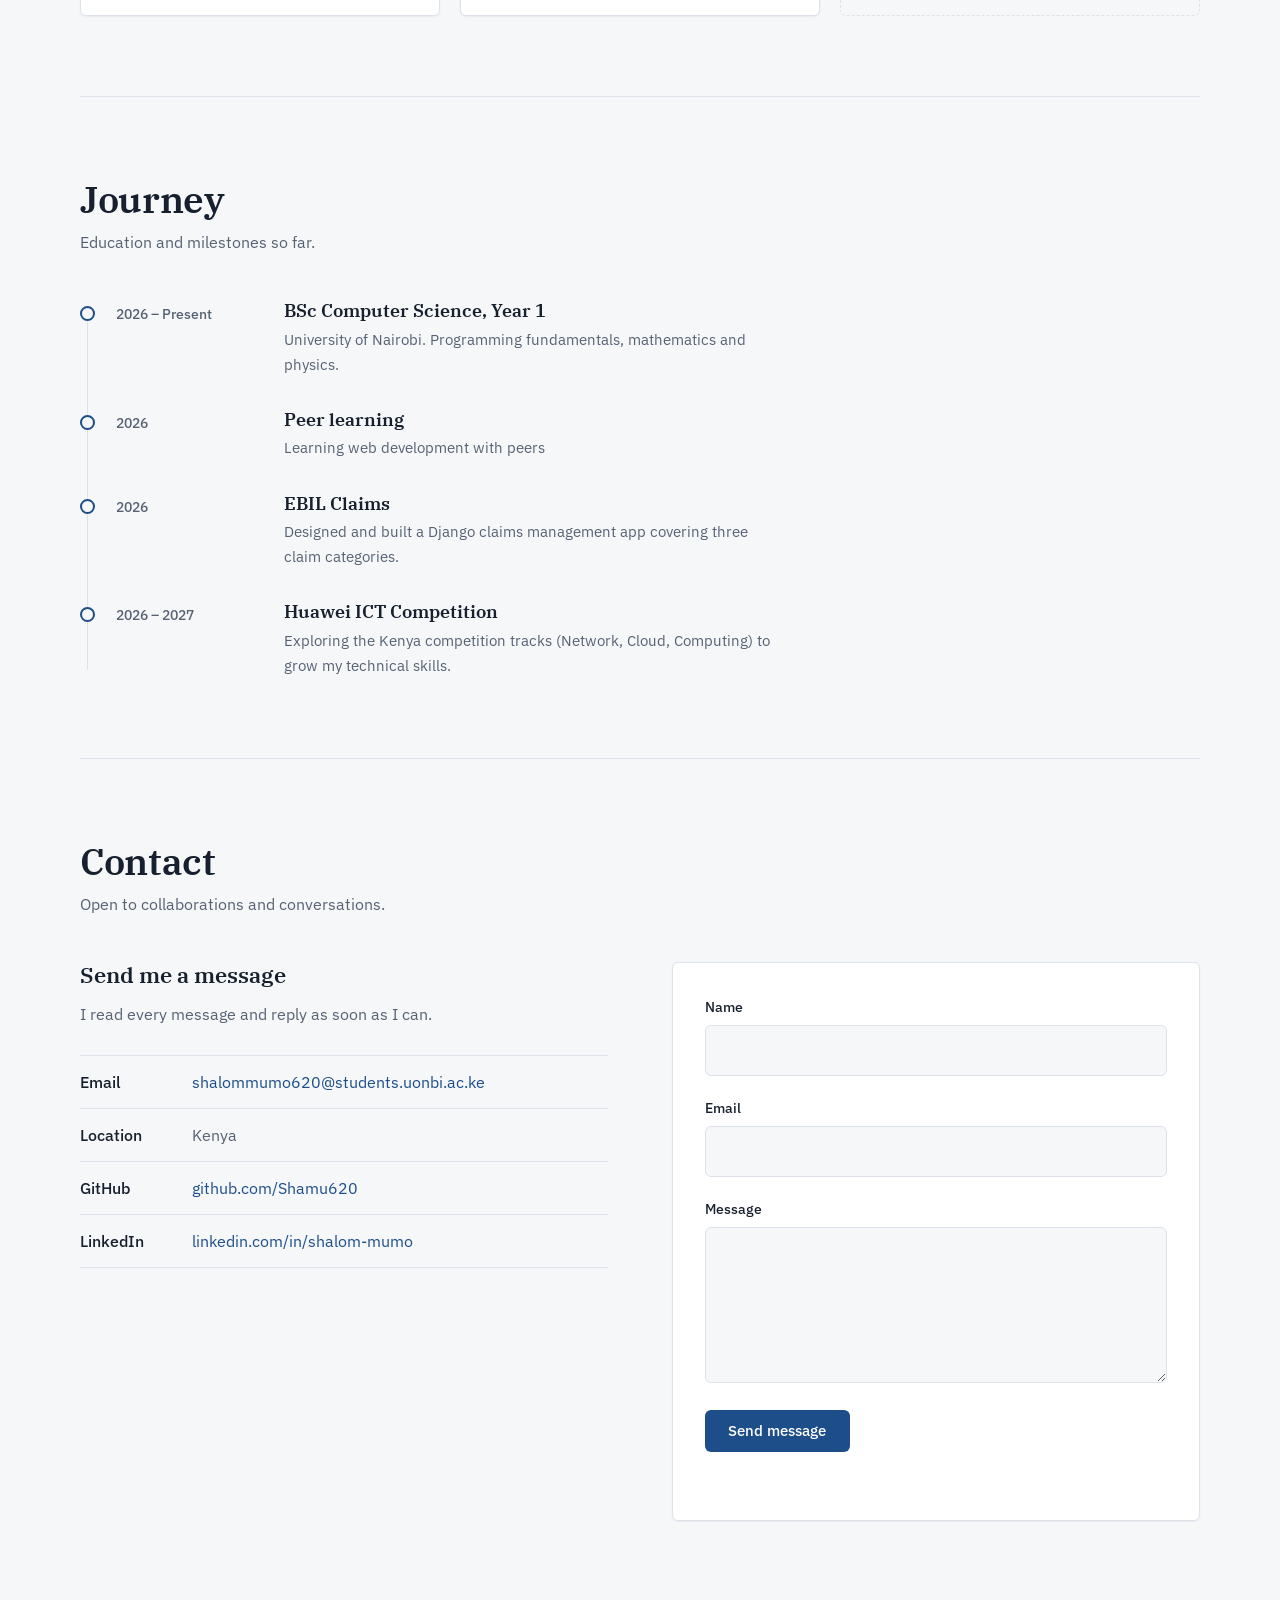
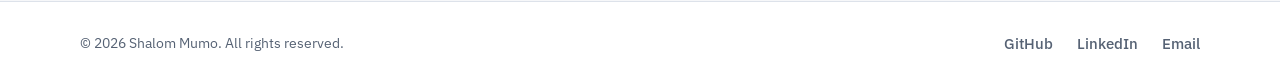
==== commit 083ce011: "Added subtle animations to the images and the skills divs" ====
--- a/templates/landing_page.html
+++ b/templates/landing_page.html
@@ -4,8 +4,24 @@
   <meta charset="UTF-8">
   <meta name="viewport" content="width=device-width, initial-scale=1.0">
   <meta name="description" content="Shalom Mumo, full-stack developer and first-year Computer Science student at the University of Nairobi. Python, JavaScript, C and Go.">
+  <meta name="author" content="Shalom Mumo">
+  <meta property="og:type" content="website">
+  <meta property="og:title" content="Shalom Mumo | Full-Stack Developer">
+  <meta property="og:description" content="Computer Science student building reliable web and backend software with Python, JavaScript, C and Go.">
   <link rel="icon" type="image/svg+xml" href="data:image/svg+xml,%3Csvg%20xmlns='http://www.w3.org/2000/svg'%20viewBox='0%200%2064%2064'%3E%3Crect%20width='64'%20height='64'%20rx='12'%20fill='%231d4e89'/%3E%3Ctext%20x='32'%20y='43'%20text-anchor='middle'%20font-family='IBM%20Plex%20Serif,Georgia,Times%20New%20Roman,serif'%20font-size='30'%20font-weight='700'%20letter-spacing='-1'%20fill='white'%3ESM%3C/text%3E%3C/svg%3E">
   <title>Shalom Mumo | Full-Stack Developer</title>
+
+  <!-- Enables scroll animations and applies the saved theme before first paint (no flash) -->
+  <script>
+    (function () {
+      var d = document.documentElement;
+      d.classList.add("js");
+      try {
+        var t = localStorage.getItem("theme");
+        if (t) d.setAttribute("data-theme", t);
+      } catch (e) {}
+    })();
+  </script>
 
   <link rel="preconnect" href="https://fonts.googleapis.com">
   <link rel="preconnect" href="https://fonts.gstatic.com" crossorigin>
@@ -70,7 +86,7 @@
 
       <div class="hero-visual">
         <figure class="portrait">
-            <img src="/static/images/official_img.jpg" alt="Portrait of Shalom Mumo">
+            <img src="/static/images/official_img.jpg" alt="Portrait of Shalom Mumo" fetchpriority="high">
         </figure>
       </div>
     </section>
@@ -84,7 +100,7 @@
 
       <div class="about-grid">
         <figure class="about-image">
-          <img src="/static/images/shalom_at_canvathon.png" alt="Shalom Mumo at Canvathon">
+          <img src="/static/images/shalom_at_canvathon.png" alt="Shalom Mumo at Canvathon" loading="lazy" decoding="async">
         </figure>
 
         <div class="about-text">
@@ -106,7 +122,7 @@
             <div><dt>Location</dt><dd>Kenya</dd></div>
             <div><dt>Studying</dt><dd>Computer Science, Year 1</dd></div>
             <div><dt>Focus</dt><dd>Software Engineering</dd></div>
-            <div><dt>Email</dt><dd><a href="href=https://mail.google.com/mail/?view=cm&fs=1&to=shalommmumo620%40students.uonbi.ac.ke" target="_blank" rel="noopener noreferrer">shalommumo620@students.uonbi.ac.ke</a></dd></div>
+            <div><dt>Email</dt><dd><a href="https://mail.google.com/mail/?view=cm&fs=1&to=shalommumo620%40students.uonbi.ac.ke" target="_blank" rel="noopener noreferrer">shalommumo620@students.uonbi.ac.ke</a></dd></div>
           </dl>
 
         </div>
@@ -190,7 +206,7 @@
 
         <article class="project-card" data-category="backend">
           <div class="project-img">
-            <img src="/static/images/novact_claims_dashboard.png" alt="Novact Claims dashboard screenshot">
+            <img src="/static/images/novact_claims_dashboard.png" alt="Novact Claims dashboard screenshot" loading="lazy" decoding="async">
           </div>
           <div class="project-body">
             <h3>EBIL Claims</h3>
@@ -201,14 +217,14 @@
             <ul class="tags"><li>Python</li><li>Django</li><li>HTML</li><li>CSS</li></ul>
             <p class="planned">Planned: migration to Go for faster operations.</p>
             <div class="project-links">
-              <a href="https://github.com/Shamu620/Claims_portal" target="_blank" rel="noopener noreferer">View code</a>
+              <a href="https://github.com/Shamu620/Claims_portal" target="_blank" rel="noopener noreferrer">View code</a>
             </div>
           </div>
         </article>
 
         <article class="project-card" data-category="web">
           <div class="project-img">
-            <img src="/static/images/savannah_spoon_inn.png" alt="Savannah Spoon Inn homepage screenshot">
+            <img src="/static/images/savannah_spoon_inn.png" alt="Savannah Spoon Inn homepage screenshot" loading="lazy" decoding="async">
           </div>
           <div class="project-body">
             <h3>Savannah Spoon Inn</h3>
@@ -218,14 +234,15 @@
             </p>
             <ul class="tags"><li>HTML</li><li>CSS</li><li>Responsive</li></ul>
             <div class="project-links">
-              <a href="https://github.com/Shamu620/Savannah_spoon_inn" target="_blank" rel="noopener noreferer">View code</a>
+              <a href="https://github.com/Shamu620/Savannah_spoon_inn" target="_blank" rel="noopener noreferrer">View code</a>
             </div>
           </div>
         </article>
 
         <article class="project-card upcoming" data-category="backend">
           <div class="project-img">
-            <img src="/static/images/future_novact_claims_go.png" alt="Planned Go architecture diagram or mockup">
+            <img src="/static/images/future_novact_claims_go.png" alt="Concept preview of the planned Go version" loading="lazy" decoding="async">
+            <span class="img-badge">Concept preview</span>
           </div>
           <div class="project-body">
             <h3>EBIL Claims, Go edition <span class="status">In planning</span></h3>
@@ -291,14 +308,14 @@
           <p>I read every message and reply as soon as I can.</p>
 
           <ul>
-            <li><span>Email</span><a href="https://mail.google.com/mail/?view=cm&fs=1&to=shalommmumo620%40students.uonbi.ac.ke" target="_blank" rel="noopener noreferrer">shalommumo620@students.uonbi.ac.ke</a></li>
+            <li><span>Email</span><a href="https://mail.google.com/mail/?view=cm&fs=1&to=shalommumo620%40students.uonbi.ac.ke" target="_blank" rel="noopener noreferrer">shalommumo620@students.uonbi.ac.ke</a></li>
             <li><span>Location</span>Kenya</li>
             <li><span>GitHub</span><a href="https://github.com/Shamu620/" target="_blank" rel="noopener">github.com/Shamu620</a></li>
             <li><span>LinkedIn</span><a href="https://www.linkedin.com/in/shalom-mumo-5810943a2/" target="_blank" rel="noopener">linkedin.com/in/shalom-mumo</a></li>
           </ul>
         </div>
 
-        <!-- Opens the visitor's email app with the message filled in -->
+        <!-- Opens Gmail compose with the message filled in -->
         <form class="contact-form" id="contactForm">
           <div class="field">
             <label for="name">Name</label>
@@ -327,7 +344,7 @@
       <ul class="socials">
         <li><a href="https://github.com/Shamu620/" target="_blank" rel="noopener">GitHub</a></li>
         <li><a href="https://www.linkedin.com/in/shalom-mumo-5810943a2/" target="_blank" rel="noopener">LinkedIn</a></li>
-        <li><a href="https://mail.google.com/mail/?view=cm&fs=1&to=shalommmumo620%40students.uonbi.ac.ke" target="_blank" rel="noopener noreferrer">Email</a></li>
+        <li><a href="https://mail.google.com/mail/?view=cm&fs=1&to=shalommumo620%40students.uonbi.ac.ke" target="_blank" rel="noopener noreferrer">Email</a></li>
       </ul>
     </div>
   </footer>
--- a/static/css/landing_page.css
+++ b/static/css/landing_page.css
@@ -10,6 +10,8 @@
     --accent-soft: #e6eef8;
     --on-accent: #ffffff;
     --shadow: 0 1px 2px rgba(15, 30, 51, 0.06);
+    --shadow-lift: 0 10px 24px rgba(15, 30, 51, 0.1);
+    --pulse: rgba(29, 78, 137, 0.35);
 
     --font-body:
         "IBM Plex Sans", system-ui, -apple-system, "Segoe UI", Roboto,
@@ -19,6 +21,7 @@
     --radius: 6px;
     --header-h: 68px;
     --max: 1120px;
+    --ease: cubic-bezier(0.22, 0.61, 0.36, 1);
 }
 
 :root[data-theme="dark"] {
@@ -33,6 +36,8 @@
     --accent-soft: #1d2f47;
     --on-accent: #0f1722;
     --shadow: none;
+    --shadow-lift: 0 10px 24px rgba(0, 0, 0, 0.35);
+    --pulse: rgba(122, 167, 224, 0.4);
 }
 
 /* ---------- Base ---------- */
@@ -122,6 +127,75 @@
     color: var(--on-accent);
 }
 
+/* ---------- Motion foundations ---------- */
+@keyframes fadeUp {
+    from {
+        opacity: 0;
+        transform: translateY(20px);
+    }
+}
+@keyframes fadeIn {
+    from {
+        opacity: 0;
+    }
+}
+@keyframes heroVisual {
+    from {
+        opacity: 0;
+        transform: translateY(14px) scale(0.98);
+    }
+}
+@keyframes cardPop {
+    from {
+        opacity: 0;
+        transform: translateY(10px) scale(0.97);
+    }
+}
+@keyframes dotPulse {
+    0% {
+        box-shadow: 0 0 0 0 var(--pulse);
+    }
+    70%,
+    100% {
+        box-shadow: 0 0 0 9px transparent;
+    }
+}
+
+/* Scroll reveal. Only active when JS has added .js to <html>,
+   so content is never hidden if scripts fail to load. */
+.js .reveal {
+    opacity: 0;
+}
+.js .reveal.in-view {
+    opacity: 1;
+    animation: fadeUp 0.7s var(--ease) var(--d, 0s) backwards;
+}
+
+/* Smooth colour change when switching theme */
+html.theme-anim,
+html.theme-anim *,
+html.theme-anim *::before,
+html.theme-anim *::after {
+    transition:
+        background-color 0.35s var(--ease),
+        color 0.35s var(--ease),
+        border-color 0.35s var(--ease) !important;
+}
+
+/* Scroll progress bar */
+.scroll-progress {
+    position: fixed;
+    top: 0;
+    left: 0;
+    width: 100%;
+    height: 2px;
+    background: var(--accent);
+    transform: scaleX(0);
+    transform-origin: 0 50%;
+    z-index: 150;
+    pointer-events: none;
+}
+
 /* ---------- Buttons ---------- */
 .btn {
     display: inline-flex;
@@ -135,10 +209,16 @@
     transition:
         background-color 0.2s,
         color 0.2s,
-        border-color 0.2s;
+        border-color 0.2s,
+        transform 0.2s var(--ease),
+        box-shadow 0.2s var(--ease);
 }
 .btn:hover {
     text-decoration: none;
+    transform: translateY(-2px);
+}
+.btn:active {
+    transform: translateY(0);
 }
 .btn-primary {
     background: var(--accent);
@@ -147,6 +227,7 @@
 .btn-primary:hover {
     background: var(--accent-hover);
     color: var(--on-accent);
+    box-shadow: var(--shadow-lift);
 }
 .btn-outline {
     background: transparent;
@@ -165,6 +246,13 @@
     z-index: 100;
     background: var(--surface);
     border-bottom: 1px solid var(--border);
+    transition: box-shadow 0.3s var(--ease);
+}
+.site-header.scrolled {
+    box-shadow: 0 6px 18px rgba(15, 30, 51, 0.08);
+}
+:root[data-theme="dark"] .site-header.scrolled {
+    box-shadow: 0 6px 18px rgba(0, 0, 0, 0.35);
 }
 .nav {
     height: var(--header-h);
@@ -232,6 +320,12 @@
 .theme-toggle:hover {
     color: var(--accent);
     border-color: var(--accent);
+}
+.theme-toggle svg {
+    transition: transform 0.4s var(--ease);
+}
+.theme-toggle:hover svg {
+    transform: rotate(20deg);
 }
 .icon-sun {
     display: none;
@@ -261,6 +355,18 @@
     height: 2px;
     background: var(--text);
     border-radius: 2px;
+    transition:
+        transform 0.3s var(--ease),
+        opacity 0.2s;
+}
+.menu-toggle[aria-expanded="true"] span:nth-child(1) {
+    transform: translateY(7px) rotate(45deg);
+}
+.menu-toggle[aria-expanded="true"] span:nth-child(2) {
+    opacity: 0;
+}
+.menu-toggle[aria-expanded="true"] span:nth-child(3) {
+    transform: translateY(-7px) rotate(-45deg);
 }
 
 /* ---------- Hero ---------- */
@@ -271,6 +377,33 @@
     gap: 4rem;
     padding-block: 5.5rem 6rem;
 }
+
+/* Staggered entrance on page load (CSS only) */
+.hero-text > * {
+    animation: fadeUp 0.8s var(--ease) backwards;
+}
+.hero-text > :nth-child(1) {
+    animation-delay: 0.05s;
+}
+.hero-text > :nth-child(2) {
+    animation-delay: 0.15s;
+}
+.hero-text > :nth-child(3) {
+    animation-delay: 0.25s;
+}
+.hero-text > :nth-child(4) {
+    animation-delay: 0.35s;
+}
+.hero-text > :nth-child(5) {
+    animation-delay: 0.45s;
+}
+.hero-text > :nth-child(6) {
+    animation-delay: 0.55s;
+}
+.hero-visual {
+    animation: heroVisual 0.9s var(--ease) 0.25s backwards;
+}
+
 .hero-kicker {
     font-size: 0.95rem;
     font-weight: 500;
@@ -324,12 +457,17 @@
     background: var(--surface);
     padding: 10px;
     box-shadow: var(--shadow);
+    overflow: hidden;
 }
 .portrait img {
     width: 100%;
     aspect-ratio: 4 / 5;
     object-fit: cover;
     border-radius: 3px;
+    transition: transform 0.8s var(--ease);
+}
+.portrait:hover img {
+    transform: scale(1.03);
 }
 
 /* ---------- Sections ---------- */
@@ -364,12 +502,17 @@
     background: var(--surface);
     padding: 10px;
     box-shadow: var(--shadow);
+    overflow: hidden;
 }
 .about-image img {
     width: 100%;
     aspect-ratio: 4 / 5;
     object-fit: cover;
     border-radius: 3px;
+    transition: transform 0.8s var(--ease);
+}
+.about-image:hover img {
+    transform: scale(1.03);
 }
 
 .about-text h3 {
@@ -427,6 +570,7 @@
     font-weight: 600;
     line-height: 1.2;
     margin-bottom: 0.25rem;
+    font-variant-numeric: tabular-nums;
 }
 .stat span {
     font-size: 0.9rem;
@@ -463,6 +607,8 @@
 }
 
 .project-img {
+    position: relative;
+    overflow: hidden;
     border-bottom: 1px solid var(--border);
     background: var(--surface-alt);
 }
@@ -474,6 +620,23 @@
     border: 0;
     border-radius: var(--radius) var(--radius) 0 0;
 }
+.project-img img {
+    transition: transform 0.6s var(--ease);
+}
+.project-card:hover .project-img img {
+    transform: scale(1.04);
+}
+.img-badge {
+    position: absolute;
+    top: 0.75rem;
+    left: 0.75rem;
+    padding: 0.2rem 0.6rem;
+    font: 500 0.75rem/1.4 var(--font-body);
+    color: var(--text);
+    background: var(--surface);
+    border: 1px solid var(--border);
+    border-radius: 999px;
+}
 
 /* ---------- Skills ---------- */
 .skills-grid {
@@ -487,6 +650,15 @@
     border-radius: var(--radius);
     padding: 1.75rem;
     box-shadow: var(--shadow);
+    transition:
+        border-color 0.2s,
+        transform 0.25s var(--ease),
+        box-shadow 0.25s var(--ease);
+}
+.skill-card:hover {
+    border-color: var(--accent);
+    transform: translateY(-3px);
+    box-shadow: var(--shadow-lift);
 }
 .skill-card h3 {
     font-size: 1.1rem;
@@ -507,6 +679,15 @@
     background: var(--surface-alt);
     border: 1px solid var(--border);
     border-radius: 999px;
+    transition:
+        background-color 0.2s,
+        border-color 0.2s,
+        color 0.2s;
+}
+.chips li:hover {
+    background: var(--accent-soft);
+    border-color: var(--accent);
+    color: var(--accent);
 }
 .chips li.chip-learning {
     background: var(--accent-soft);
@@ -557,13 +738,23 @@
     border: 1px solid var(--border);
     border-radius: var(--radius);
     box-shadow: var(--shadow);
-    transition: border-color 0.2s;
+    transition:
+        border-color 0.2s,
+        transform 0.25s var(--ease),
+        box-shadow 0.25s var(--ease);
 }
 .project-card:hover {
     border-color: var(--accent);
 }
+.project-card:not(.upcoming):hover {
+    transform: translateY(-4px);
+    box-shadow: var(--shadow-lift);
+}
 .project-card.hidden {
     display: none;
+}
+.project-card.pop {
+    animation: cardPop 0.45s var(--ease) var(--d, 0s) backwards;
 }
 .project-body {
     display: flex;
@@ -594,6 +785,14 @@
     padding-top: 1.25rem;
     font-weight: 500;
     font-size: 0.95rem;
+}
+.project-links a::after {
+    content: " \2192";
+    display: inline-block;
+    transition: transform 0.2s var(--ease);
+}
+.project-links a:hover::after {
+    transform: translateX(4px);
 }
 .project-card .planned + .project-links {
     padding-top: 1.25rem;
@@ -629,6 +828,15 @@
     bottom: 8px;
     width: 1px;
     background: var(--border);
+}
+/* Line draws itself as the section scrolls into view */
+.js .timeline::before {
+    transform: scaleY(0);
+    transform-origin: top;
+    transition: transform 1.3s var(--ease);
+}
+.js .timeline.in-view::before {
+    transform: scaleY(1);
 }
 .t-item {
     position: relative;
@@ -651,6 +859,10 @@
     background: var(--bg);
     border: 2px solid var(--accent);
 }
+/* Gentle pulse marks the current stage */
+.t-item:first-child::before {
+    animation: dotPulse 2.4s ease-out infinite;
+}
 .t-date {
     font-size: 0.9rem;
     font-weight: 500;
@@ -723,7 +935,9 @@
     background: var(--bg);
     border: 1px solid var(--border);
     border-radius: var(--radius);
-    transition: border-color 0.2s;
+    transition:
+        border-color 0.2s,
+        box-shadow 0.2s;
 }
 .field textarea {
     resize: vertical;
@@ -740,6 +954,9 @@
     font-size: 0.9rem;
     color: var(--accent);
     min-height: 1.4em;
+}
+.form-note:not(:empty) {
+    animation: fadeIn 0.4s var(--ease);
 }
 
 /* ---------- Footer ---------- */
@@ -777,14 +994,18 @@
     box-shadow: var(--shadow);
     opacity: 0;
     visibility: hidden;
+    transform: translateY(8px);
     transition:
-        opacity 0.2s,
-        visibility 0.2s,
-        border-color 0.2s;
+        opacity 0.25s,
+        visibility 0.25s,
+        transform 0.25s var(--ease),
+        border-color 0.2s,
+        color 0.2s;
 }
 .to-top.show {
     opacity: 1;
     visibility: visible;
+    transform: translateY(0);
 }
 .to-top:hover {
     border-color: var(--accent);
@@ -845,6 +1066,7 @@
     }
     .nav-links.open {
         display: flex;
+        animation: fadeUp 0.25s var(--ease);
     }
     .nav-links a {
         padding: 0.75rem 0.5rem;
@@ -882,11 +1104,24 @@
     }
 }
 
+/* ---------- Reduced motion: switch every animation off ---------- */
 @media (prefers-reduced-motion: reduce) {
     html {
         scroll-behavior: auto;
     }
-    * {
+    *,
+    *::before,
+    *::after {
+        animation: none !important;
         transition: none !important;
     }
-}
+    .js .reveal {
+        opacity: 1;
+    }
+    .js .timeline::before {
+        transform: none;
+    }
+    .scroll-progress {
+        display: none;
+    }
+}
